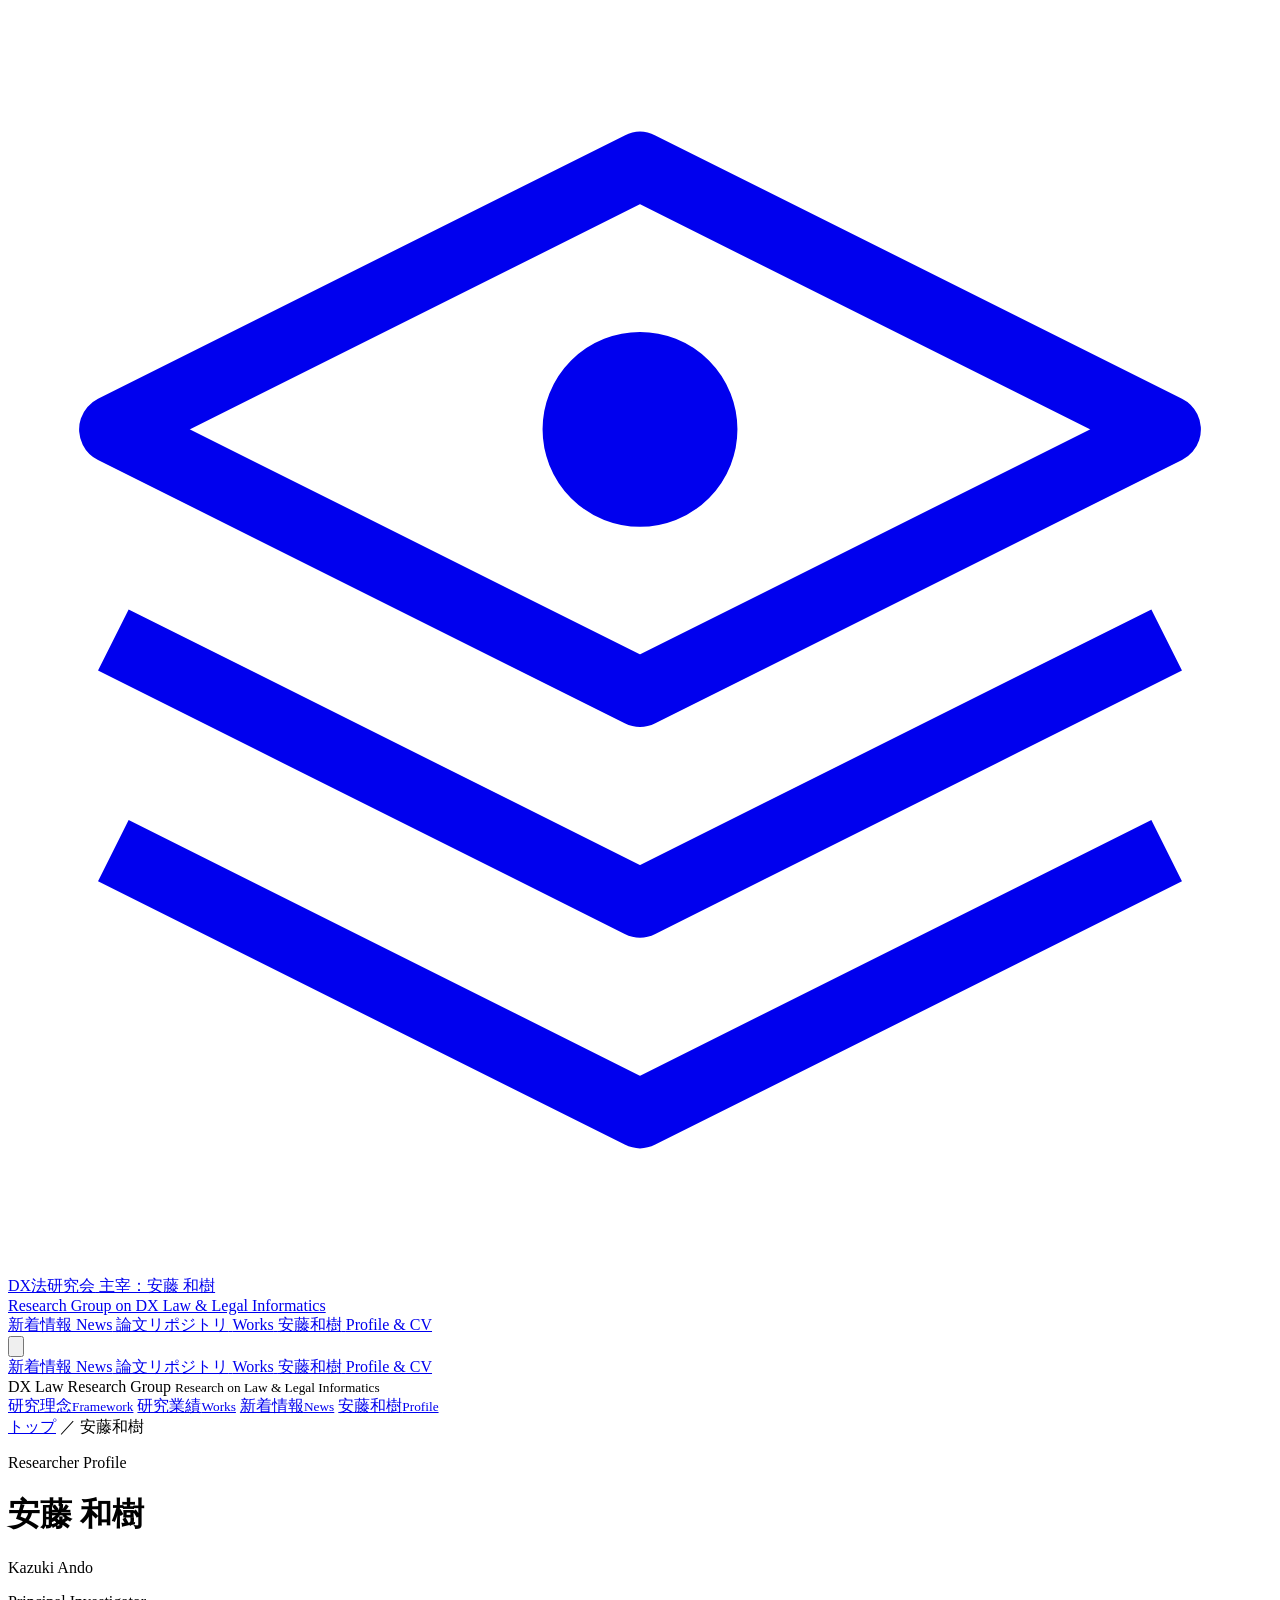
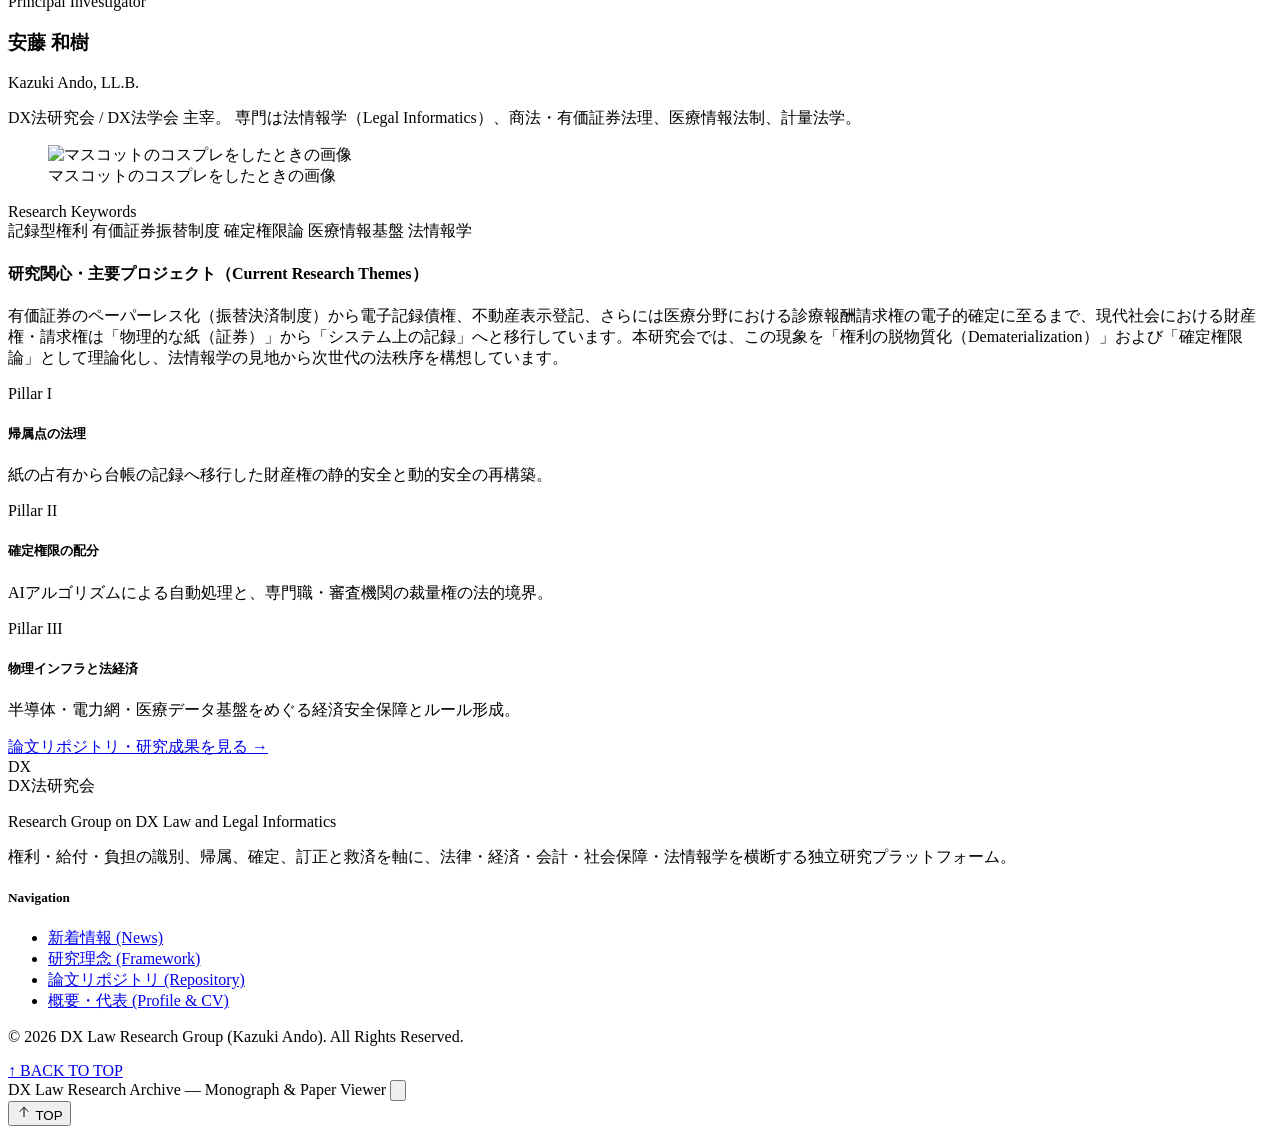
==== public/kazuki-ando/index.html @ a94bf855 "Add independent Kazuki Ando researcher profile page" ====
<!DOCTYPE html>
<html lang="ja" class="scroll-smooth">
<head>
  <meta charset="UTF-8">
  <meta name="viewport" content="width=device-width, initial-scale=1.0">
  <title>安藤和樹 | DX法研究会 研究者プロフィール</title>
  <meta name="description" content="安藤和樹（Kazuki Ando）の研究者プロフィール、法情報学・確定権限論の研究テーマ。">
  <script src="https://cdn.tailwindcss.com"></script>
  <link rel="preconnect" href="https://fonts.googleapis.com">
  <link rel="preconnect" href="https://fonts.gstatic.com" crossorigin>
  <link href="https://fonts.googleapis.com/css2?family=Cormorant+Garamond:ital,wght@0,400;0,500;0,600;0,700;1,400;1,600&family=Noto+Sans+JP:wght@300;400;500;700&family=Noto+Serif+JP:wght@300;400;500;600;700&family=JetBrains+Mono:wght@400;500&display=swap" rel="stylesheet">
  <script>
    tailwind.config = {
      theme: {
        extend: {
          fontFamily: {
            serif: ['"Noto Serif JP"', 'serif'],
            sans: ['"Noto Sans JP"', 'sans-serif'],
            en: ['"Cormorant Garamond"', 'serif'],
            mono: ['"JetBrains Mono"', 'monospace'],
          },
          colors: {
            academic: {
              navy: '#14213D',
              deep: '#0B1323',
              crimson: '#6B1D24',
              gold: '#9A7B3E',
              goldlight: '#C5A880',
              paper: '#FBF9F5',
              stone: '#F2EFE9',
              line: '#E2DDD5'
            }
          }
        }
      }
    }
  </script>
  <link rel="stylesheet" href="/assets/site.css">
</head>
<body id="top" class="font-sans antialiased selection:bg-academic-navy selection:text-white">
  <div class="bg-paper-overlay min-h-screen flex flex-col justify-between">

    <!-- Top CMS Status & Institutional Bar -->
    <div hidden class="bg-academic-deep text-stone-300 text-xs border-b border-stone-800/80 relative z-50">
      <div class="max-w-6xl mx-auto px-4 sm:px-8 h-9 flex items-center justify-between">
        <div class="flex items-center gap-3">
          <span class="relative flex h-2 w-2">
            <span id="cms-status-ping" class="animate-ping absolute inline-flex h-full w-full rounded-full bg-amber-400 opacity-75"></span>
            <span id="cms-status-dot" class="relative inline-flex rounded-full h-2 w-2 bg-amber-400"></span>
          </span>
          <span id="cms-status-text" class="font-mono text-[11px] tracking-tight text-stone-300">Syncing with Notion CMS...</span>
          <span id="cms-updated-at" class="hidden md:inline text-stone-500 font-mono text-[10px]"></span>
        </div>
        <div class="flex items-center gap-4">
          <button onclick="loadFromNotion()" class="hover:text-academic-goldlight transition flex items-center gap-1.5 text-[11px] font-mono tracking-tight group">
            <svg class="w-3.5 h-3.5 group-hover:rotate-180 transition-transform duration-500" fill="none" stroke="currentColor" viewBox="0 0 24 24"><path stroke-linecap="round" stroke-linejoin="round" stroke-width="1.8" d="M4 4v5h.582m15.356 2A8.001 8.001 0 004.582 9m0 0H9m11 11v-5h-.581m0 0a8.003 8.003 0 01-15.357-2m15.357 2H15"/></svg>
            <span>SYNC CMS</span>
          </button>
          <span class="text-stone-700 hidden sm:inline">|</span>
          <span class="hidden sm:inline font-en italic text-xs tracking-wider text-stone-400">Tokyo, Japan — Est. 2026</span>
        </div>
      </div>
    </div>

    <!-- Header -->
    <header class="sticky top-0 z-40 bg-[#FBF9F5]/90 backdrop-blur-md border-b border-academic-line transition-all">
      <div class="max-w-6xl mx-auto px-4 sm:px-8 h-24 flex items-center justify-between">
        <!-- Brand Identity -->
        <a href="/" class="group flex items-center gap-4">
          <!-- Academic Emblem SVG -->
          <div class="w-11 h-11 rounded-xs bg-academic-navy flex items-center justify-center text-academic-goldlight shadow-sm border border-academic-gold/40 group-hover:bg-academic-deep transition">
            <svg class="w-6 h-6" viewBox="0 0 24 24" fill="none" stroke="currentColor" stroke-width="1.3">
              <path d="M12 3L2 8l10 5 10-5-10-5z" stroke-linejoin="round"/>
              <path d="M2 16l10 5 10-5" stroke-linejoin="round"/>
              <path d="M2 12l10 5 10-5" stroke-linejoin="round"/>
              <circle cx="12" cy="8" r="1.2" fill="currentColor"/>
            </svg>
          </div>
          <div class="flex flex-col">
            <div class="flex items-baseline gap-3">
              <span class="font-serif text-xl sm:text-2xl font-bold tracking-widest text-academic-navy">DX法研究会</span>
              <span class="hidden sm:inline-block text-[11px] text-stone-500 font-serif border-l border-stone-300 pl-3">主宰：安藤 和樹</span>
            </div>
            <span class="font-en text-xs sm:text-sm tracking-[0.14em] text-stone-500 italic mt-0.5">
              Research Group on DX Law &amp; Legal Informatics
            </span>
          </div>
        </a>

        <!-- Desktop Navigation -->
        <nav class="hidden lg:flex items-center space-x-8 text-sm">
          <a href="/#news" class="nav-link py-2 flex flex-col items-center group">
            <span class="font-serif font-medium text-stone-800 group-hover:text-academic-navy transition">新着情報</span>
            <span class="font-en text-[11px] tracking-[0.18em] uppercase text-academic-gold">News</span>
          </a>
          <a href="/repository/#works" class="nav-link py-2 flex flex-col items-center group">
            <span class="font-serif font-medium text-stone-800 group-hover:text-academic-navy transition">論文リポジトリ</span>
            <span class="font-en text-[11px] tracking-[0.18em] uppercase text-academic-gold">Works</span>
          </a>
          <a href="/#study-groups" hidden class="nav-link py-2 flex flex-col items-center group">
            <span class="font-serif font-medium text-stone-800 group-hover:text-academic-navy transition">研究分科会</span>
            <span class="font-en text-[11px] tracking-[0.18em] uppercase text-academic-gold">Divisions</span>
          </a>
          <a href="/kazuki-ando/#profile" class="nav-link py-2 flex flex-col items-center group">
            <span class="font-serif font-medium text-stone-800 group-hover:text-academic-navy transition">安藤和樹</span>
            <span class="font-en text-[11px] tracking-[0.18em] uppercase text-academic-gold">Profile &amp; CV</span>
          </a>
        </nav>

        <!-- Mobile Menu Button -->
        <button onclick="toggleMobileMenu()" class="lg:hidden p-2.5 text-stone-700 hover:text-academic-navy border border-stone-300 bg-white/80">
          <svg class="w-5 h-5" fill="none" stroke="currentColor" viewBox="0 0 24 24"><path stroke-linecap="round" stroke-linejoin="round" stroke-width="1.8" d="M4 6h16M4 12h16M4 18h16"/></svg>
        </button>
      </div>

      <!-- Mobile Navigation Drawer -->
      <div id="mobile-menu" class="hidden lg:hidden bg-[#FBF9F5] border-b border-academic-line px-6 py-5 space-y-3">
        <a href="/#news" onclick="toggleMobileMenu()" class="block py-2 border-b border-stone-200/70 flex justify-between items-center">
          <span class="font-serif font-medium text-stone-800">新着情報</span>
          <span class="font-en text-xs uppercase tracking-widest text-academic-gold">News</span>
        </a>
        <a href="/repository/#works" onclick="toggleMobileMenu()" class="block py-2 border-b border-stone-200/70 flex justify-between items-center">
          <span class="font-serif font-medium text-stone-800">論文リポジトリ</span>
          <span class="font-en text-xs uppercase tracking-widest text-academic-gold">Works</span>
        </a>
        <a href="/#study-groups" hidden onclick="toggleMobileMenu()" class="block py-2 border-b border-stone-200/70 flex justify-between items-center">
          <span class="font-serif font-medium text-stone-800">研究分科会</span>
          <span class="font-en text-xs uppercase tracking-widest text-academic-gold">Study Groups</span>
        </a>
        <a href="/kazuki-ando/#profile" onclick="toggleMobileMenu()" class="block py-2 flex justify-between items-center">
          <span class="font-serif font-medium text-stone-800">安藤和樹</span>
          <span class="font-en text-xs uppercase tracking-widest text-academic-gold">Profile &amp; CV</span>
        </a>
      </div>
    </header>


    <div class="side-brand" aria-hidden="true">
      <span>DX Law Research Group</span>
      <small>Research on Law &amp; Legal Informatics</small>
    </div>
    <nav id="side-destinations" class="side-destinations" aria-label="関連サイト" hidden>
      <span class="destinations-label">寄り道</span>
      <a id="destination-creative" hidden target="_blank" rel="noopener noreferrer">
        <span class="destination-icon" aria-hidden="true">✎</span><span>創作室</span><small>Creative</small>
      </a>
      <a id="destination-jazz" hidden target="_blank" rel="noopener noreferrer">
        <span class="destination-icon" aria-hidden="true">♪</span><span>Jazz Bar</span><small>音楽</small>
      </a>
      <a id="destination-cafe" hidden target="_blank" rel="noopener noreferrer">
        <span class="destination-icon" aria-hidden="true">☕</span><span>喫茶室</span><small>Café</small>
      </a>
    </nav>
    <nav class="side-navigation" aria-label="サイトナビゲーション">
      <a href="/#framework"><span>研究理念</span><small>Framework</small></a>
      <a href="/repository/#works"><span>研究業績</span><small>Works</small></a>
      <a href="/#study-groups" hidden><span>研究分科会</span><small>Study Groups</small></a>
      <a href="/#news"><span>新着情報</span><small>News</small></a>
      <a href="/kazuki-ando/#profile"><span>安藤和樹</span><small>Profile</small></a>
      <a id="contact-link" hidden href="#" aria-label="メールでお問い合わせ">
        <svg class="contact-post" viewBox="0 0 100 126" aria-hidden="true" xmlns="http://www.w3.org/2000/svg">
          <ellipse cx="49" cy="121" rx="24" ry="3" fill="#789082" opacity=".22"/>
          <path d="M45 71h10v49H45z" fill="#7d6047" stroke="#514339" stroke-width="1.4"/>
          <path d="M46 73h2v44h-2" fill="#b19570" opacity=".6"/>
          <path d="M17 68V34C17 19 27 9 41 9h16c14 0 24 10 24 25v34z" fill="#b93232" stroke="#762b2c" stroke-width="1.7"/>
          <path d="M17 34C17 19 27 9 41 9h16c14 0 24 10 24 25H17z" fill="#d54b43"/>
          <path d="M18 35h62v32H18z" fill="#c43837"/>
          <rect x="29" y="38" width="40" height="8" rx="1" fill="#532b2b"/>
          <g class="post-flap"><rect x="28" y="36" width="42" height="9" rx="1.5" fill="#d95b4f" stroke="#7b302f" stroke-width="1"/><path d="M32 39h34" stroke="#f5a199" stroke-width=".8" opacity=".8"/></g>
          <rect x="38" y="53" width="22" height="7" rx="1" fill="#fff5df"/>
          <text x="49" y="58.1" text-anchor="middle" fill="#a53a36" font-family="Georgia,serif" font-size="5.2" letter-spacing=".7">POST</text>
          <path d="M80 30h8v-9" fill="none" stroke="#a88141" stroke-width="2" stroke-linecap="round"/>
          <path d="M86 21h6v7h-6z" fill="#dfb553" stroke="#a88141" stroke-width=".8"/>
          <path d="M20 27c3-7 9-12 16-14" fill="none" stroke="#f4a29a" stroke-width="2" stroke-linecap="round" opacity=".65"/>
          <path d="M35 71h28" stroke="#514339" stroke-width="2" stroke-linecap="round"/>
        </svg>
        <span>お問い合わせ</span><small>Contact</small>
      </a>
    </nav>

    <main class="max-w-6xl mx-auto px-4 sm:px-8 pt-10 pb-24 flex-1 w-full">
      <nav class="mb-10 text-xs font-serif text-stone-500" aria-label="パンくずリスト"><a href="/" class="hover:underline">トップ</a> <span aria-hidden="true">／</span> 安藤和樹</nav>
      <div class="mb-12 border-b border-academic-line pb-8">
        <p class="font-en italic text-academic-gold text-xl">Researcher Profile</p>
        <h1 class="font-serif text-3xl sm:text-4xl text-academic-navy font-bold mt-2">安藤 和樹</h1>
        <p class="font-en text-lg text-stone-500 italic mt-2">Kazuki Ando</p>
      </div>
      <section id="profile" class="bg-white border border-academic-line shadow-sm relative overflow-hidden">
        <!-- Top Gold Accent Bar -->
        <div class="h-1 w-full bg-gradient-to-r from-academic-navy via-academic-gold to-academic-navy"></div>

        <div class="p-7 sm:p-12">
          <div class="grid grid-cols-1 lg:grid-cols-12 gap-10 items-start">
            <!-- Left Column: Principal Investigator -->
            <div class="lg:col-span-4 border-b lg:border-b-0 lg:border-r border-academic-line pb-8 lg:pb-0 lg:pr-10">
              <span class="font-en text-xs uppercase tracking-[0.2em] text-academic-gold font-semibold">Principal Investigator</span>
              <h3 id="profile-name" class="font-serif text-2xl sm:text-3xl font-bold text-academic-navy mt-1.5">安藤 和樹</h3>
              <p id="profile-name-en" class="font-en text-base text-stone-500 italic mb-5">Kazuki Ando, LL.B.</p>
              
              <p id="profile-description" class="text-xs sm:text-sm text-stone-600 leading-relaxed mb-6 whitespace-pre-line font-normal">DX法研究会 / DX法学会 主宰。
専門は法情報学（Legal Informatics）、商法・有価証券法理、医療情報法制、計量法学。</p>

              <figure id="mascot-artwork" class="max-w-[240px] mx-auto mb-6 text-center">
                <img src="assets/dxlaw-mascot-original.jpeg"
                     alt="マスコットのコスプレをしたときの画像"
                     width="1087" height="1446" loading="lazy" decoding="async"
                     class="block w-full h-auto" />
                <figcaption class="mt-2 text-[10px] leading-relaxed text-stone-500">マスコットのコスプレをしたときの画像</figcaption>
              </figure>

              <div class="pt-4 border-t border-stone-100">
                <span class="font-en text-[11px] uppercase tracking-widest text-stone-400 block mb-2.5">Research Keywords</span>
                <div id="profile-keywords" class="flex flex-wrap gap-1.5">
                  <span class="text-[11px] font-serif px-2.5 py-1 bg-academic-stone text-academic-navy border border-academic-line">記録型権利</span>
                  <span class="text-[11px] font-serif px-2.5 py-1 bg-academic-stone text-academic-navy border border-academic-line">有価証券振替制度</span>
                  <span class="text-[11px] font-serif px-2.5 py-1 bg-academic-stone text-academic-navy border border-academic-line">確定権限論</span>
                  <span class="text-[11px] font-serif px-2.5 py-1 bg-academic-stone text-academic-navy border border-academic-line">医療情報基盤</span>
                  <span class="text-[11px] font-serif px-2.5 py-1 bg-academic-stone text-academic-navy border border-academic-line">法情報学</span>
                </div>
              </div>
            </div>

            <!-- Right Column: Research Themes & Framework -->
            <div class="lg:col-span-8">
              <div class="flex items-center gap-2 mb-3">
                <span class="w-2 h-2 bg-academic-navy"></span>
                <h4 id="profile-heading" class="font-serif text-base sm:text-lg font-bold text-academic-navy">研究関心・主要プロジェクト（Current Research Themes）</h4>
              </div>
              
              <p id="profile-themes" class="text-xs sm:text-sm text-stone-700 leading-loose mb-8 whitespace-pre-line bg-[#FBF9F5] p-5 border border-academic-line">有価証券のペーパーレス化（振替決済制度）から電子記録債権、不動産表示登記、さらには医療分野における診療報酬請求権の電子的確定に至るまで、現代社会における財産権・請求権は「物理的な紙（証券）」から「システム上の記録」へと移行しています。本研究会では、この現象を「権利の脱物質化（Dematerialization）」および「確定権限論」として理論化し、法情報学の見地から次世代の法秩序を構想しています。</p>

              <!-- 3 Theoretical Pillars -->
              <div class="grid grid-cols-1 sm:grid-cols-3 gap-4">
                <div class="p-4 border border-academic-line bg-white">
                  <span class="font-en text-xs italic text-academic-gold">Pillar I</span>
                  <h5 id="pillar-1-title" class="font-serif font-bold text-xs sm:text-sm text-academic-navy mt-0.5 mb-1.5">帰属点の法理</h5>
                  <p id="pillar-1-description" class="text-[11px] text-stone-500 leading-relaxed">紙の占有から台帳の記録へ移行した財産権の静的安全と動的安全の再構築。</p>
                </div>
                <div class="p-4 border border-academic-line bg-white">
                  <span class="font-en text-xs italic text-academic-gold">Pillar II</span>
                  <h5 id="pillar-2-title" class="font-serif font-bold text-xs sm:text-sm text-academic-navy mt-0.5 mb-1.5">確定権限の配分</h5>
                  <p id="pillar-2-description" class="text-[11px] text-stone-500 leading-relaxed">AIアルゴリズムによる自動処理と、専門職・審査機関の裁量権の法的境界。</p>
                </div>
                <div class="p-4 border border-academic-line bg-white">
                  <span class="font-en text-xs italic text-academic-gold">Pillar III</span>
                  <h5 id="pillar-3-title" class="font-serif font-bold text-xs sm:text-sm text-academic-navy mt-0.5 mb-1.5">物理インフラと法経済</h5>
                  <p id="pillar-3-description" class="text-[11px] text-stone-500 leading-relaxed">半導体・電力網・医療データ基盤をめぐる経済安全保障とルール形成。</p>
                </div>
              </div>
            </div>
          </div>
        </div>
      </section>
      <div class="mt-10 font-serif text-sm"><a class="text-academic-gold hover:underline" href="/repository/">論文リポジトリ・研究成果を見る →</a></div>
    </main>

    <!-- Academic Footer -->
    <footer class="bg-academic-deep text-stone-400 border-t-2 border-academic-gold/50">
      <div class="max-w-6xl mx-auto px-4 sm:px-8 py-12">
        <div class="grid grid-cols-1 md:grid-cols-12 gap-8 pb-10 border-b border-stone-800">
          <div class="md:col-span-6">
            <div class="flex items-center gap-3 mb-3">
              <div class="w-7 h-7 bg-academic-navy border border-academic-gold/50 flex items-center justify-center text-academic-goldlight font-en font-bold text-sm">
                DX
              </div>
              <span class="font-serif text-lg font-bold text-white tracking-wider">DX法研究会</span>
            </div>
            <p class="font-en text-xs italic text-stone-400 tracking-wider mb-3">
              Research Group on DX Law and Legal Informatics
            </p>
            <p class="text-xs text-stone-500 leading-relaxed max-w-md">
              権利・給付・負担の識別、帰属、確定、訂正と救済を軸に、法律・経済・会計・社会保障・法情報学を横断する独立研究プラットフォーム。
            </p>
          </div>
          <div class="md:col-span-3">
            <h5 class="font-en text-xs uppercase tracking-[0.2em] text-academic-goldlight mb-3">Navigation</h5>
            <ul class="space-y-2 text-xs font-serif">
              <li><a href="/#news" class="hover:text-white transition">新着情報 (News)</a></li>
              <li><a href="/#framework" class="hover:text-white transition">研究理念 (Framework)</a></li>
              <li><a href="/repository/#works" class="hover:text-white transition">論文リポジトリ (Repository)</a></li>
              <li hidden><a href="/#study-groups" class="hover:text-white transition">研究分科会 (Study Groups)</a></li>
              <li><a href="/kazuki-ando/#profile" class="hover:text-white transition">概要・代表 (Profile &amp; CV)</a></li>
            </ul>
          </div>

        </div>
        <div class="pt-6 flex flex-col sm:flex-row items-center justify-between text-xs text-stone-500 gap-4">
          <p class="font-en tracking-wider">&copy; 2026 DX Law Research Group (Kazuki Ando). All Rights Reserved.</p>
          <a href="#top" class="hover:text-academic-goldlight transition font-mono text-[11px]">↑ BACK TO TOP</a>
        </div>
      </div>
    </footer>

  </div>

  <!-- Modal for Work Details -->
  <div id="work-modal" onclick="handleModalBackdropClick(event)" class="fixed inset-0 z-50 hidden bg-academic-deep/75 backdrop-blur-xs flex items-center justify-center p-4 transition-opacity">
    <div class="bg-[#FBF9F5] border border-academic-gold/50 max-w-3xl w-full max-h-[88vh] overflow-y-auto shadow-2xl relative">
      <!-- Top Bar in Modal -->
      <div class="sticky top-0 z-20 bg-academic-navy text-white px-6 py-3.5 flex items-center justify-between border-b border-academic-gold/40">
        <span class="font-en text-xs tracking-[0.2em] uppercase text-academic-goldlight">DX Law Research Archive — Monograph &amp; Paper Viewer</span>
        <button onclick="closeModal()" class="text-stone-300 hover:text-white p-1 transition" aria-label="閉じる">
          <svg class="w-5 h-5" fill="none" stroke="currentColor" viewBox="0 0 24 24"><path stroke-linecap="round" stroke-linejoin="round" stroke-width="2" d="M6 18L18 6M6 6l12 12"/></svg>
        </button>
      </div>
      <div id="modal-content" class="p-6 sm:p-10"></div>
    </div>
  </div>

  <script src="/assets/site.js" defer></script>

  <button id="back-to-top" class="back-to-top" type="button" aria-label="ページの先頭に戻る">
    <svg width="16" height="16" viewBox="0 0 24 24" fill="none" stroke="currentColor" stroke-width="1.5" aria-hidden="true"><path d="M12 19V5M6 11l6-6 6 6" stroke-linecap="round" stroke-linejoin="round"/></svg>
    <span>TOP</span>
  </button>
  <script>
    (() => {
      const button = document.getElementById('back-to-top');
      const update = () => button.classList.toggle('is-visible', window.scrollY > 300);
      window.addEventListener('scroll', update, { passive: true });
      button.addEventListener('click', () => window.scrollTo({ top: 0, behavior: window.matchMedia('(prefers-reduced-motion: reduce)').matches ? 'instant' : 'smooth' }));
      update();
    })();
  </script>
</body>
</html>
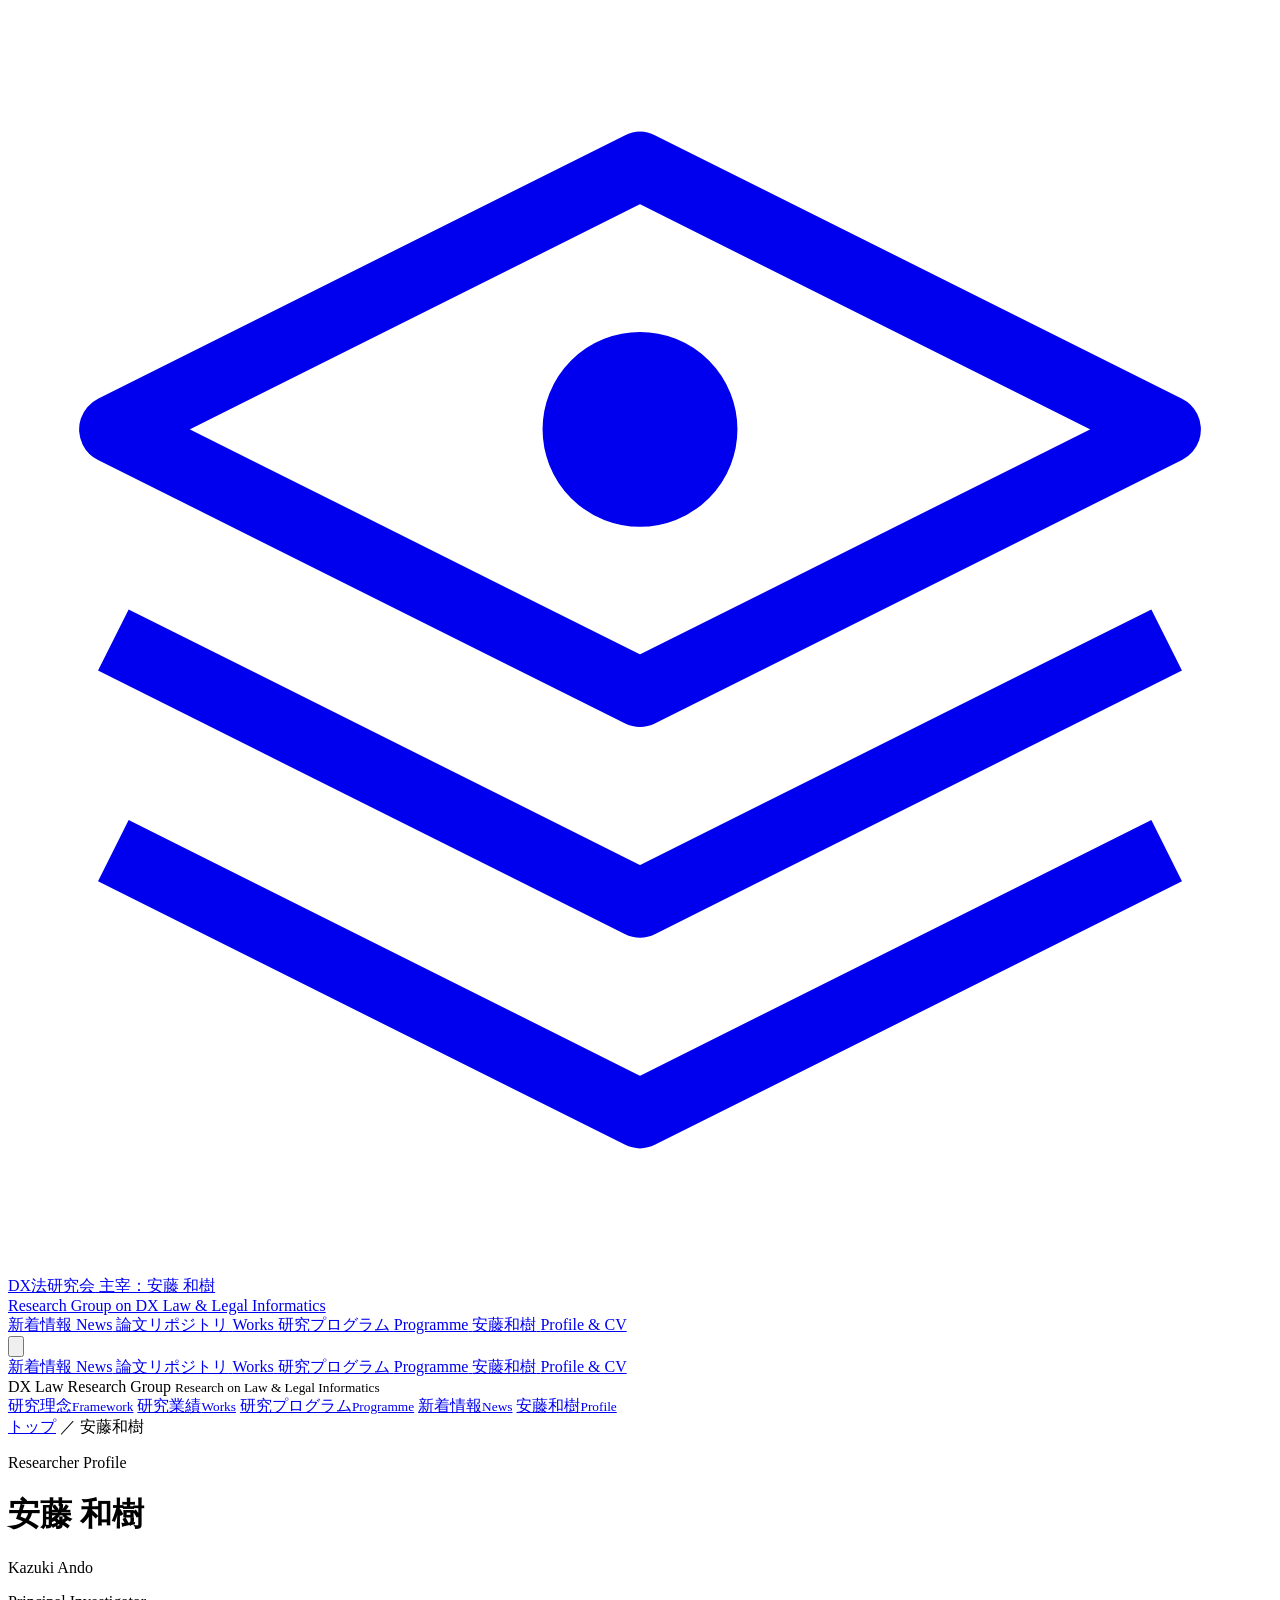
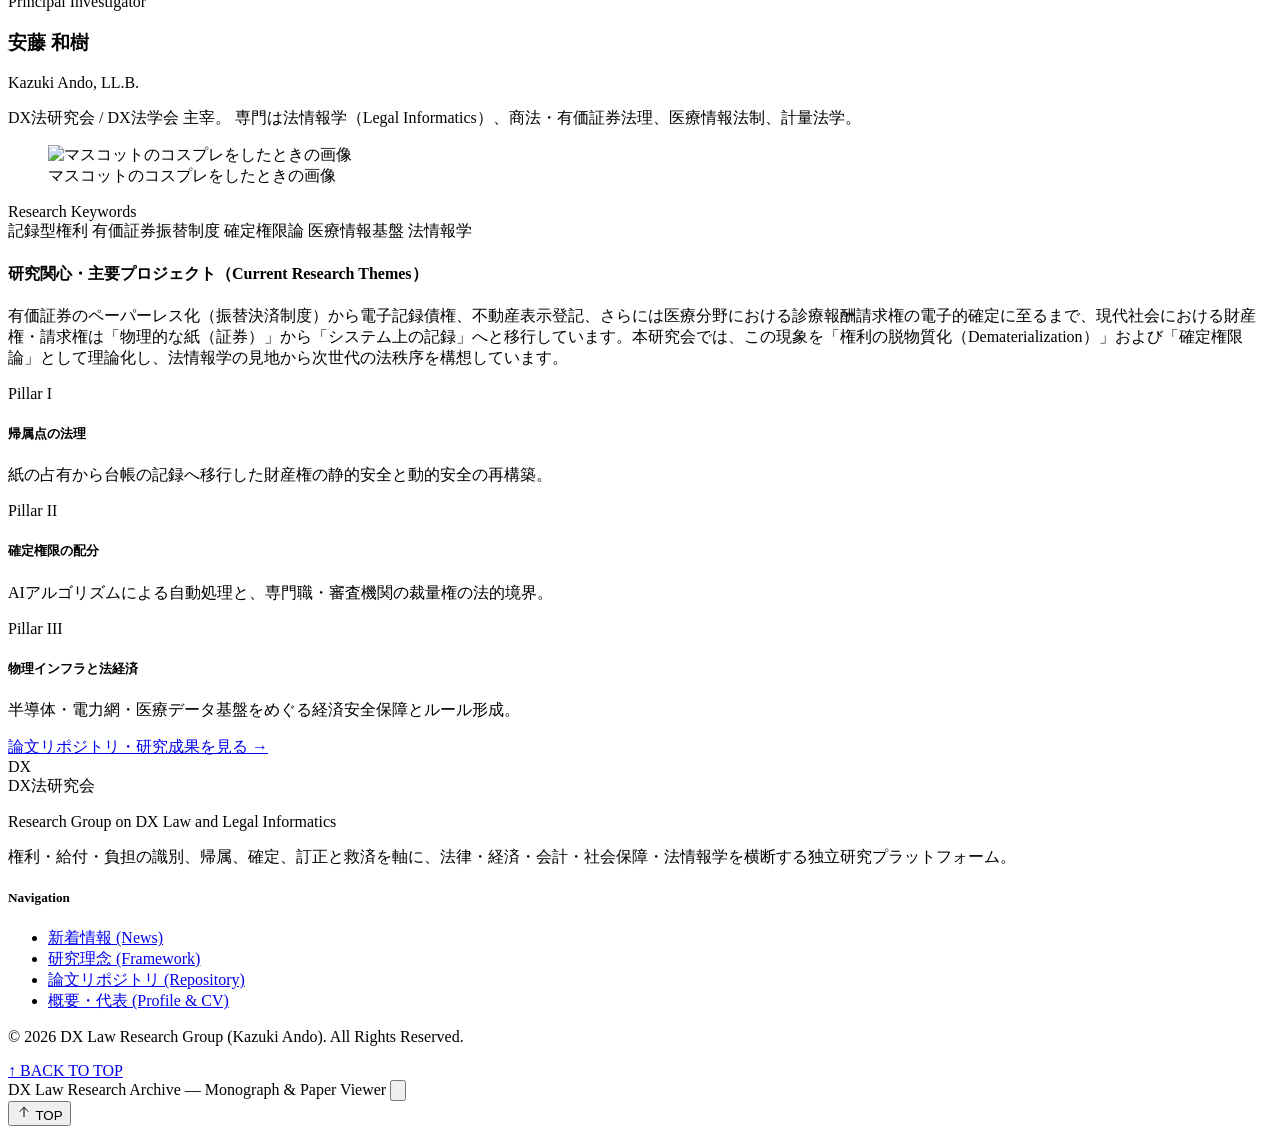
==== commit 56ef3de3: "Add computational legal institutions programme to site navigation" ====
--- a/public/kazuki-ando/index.html
+++ b/public/kazuki-ando/index.html
@@ -101,6 +101,10 @@
             <span class="font-serif font-medium text-stone-800 group-hover:text-academic-navy transition">研究分科会</span>
             <span class="font-en text-[11px] tracking-[0.18em] uppercase text-academic-gold">Divisions</span>
           </a>
+          <a href="/research-program/" class="nav-link py-2 flex flex-col items-center group">
+            <span class="font-serif font-medium text-stone-800 group-hover:text-academic-navy transition">研究プログラム</span>
+            <span class="font-en text-[11px] tracking-[0.18em] uppercase text-academic-gold">Programme</span>
+          </a>
           <a href="/kazuki-ando/#profile" class="nav-link py-2 flex flex-col items-center group">
             <span class="font-serif font-medium text-stone-800 group-hover:text-academic-navy transition">安藤和樹</span>
             <span class="font-en text-[11px] tracking-[0.18em] uppercase text-academic-gold">Profile &amp; CV</span>
@@ -126,6 +130,10 @@
         <a href="/#study-groups" hidden onclick="toggleMobileMenu()" class="block py-2 border-b border-stone-200/70 flex justify-between items-center">
           <span class="font-serif font-medium text-stone-800">研究分科会</span>
           <span class="font-en text-xs uppercase tracking-widest text-academic-gold">Study Groups</span>
+        </a>
+        <a href="/research-program/" onclick="toggleMobileMenu()" class="block py-2 border-b border-stone-200/70 flex justify-between items-center">
+          <span class="font-serif font-medium text-stone-800">研究プログラム</span>
+          <span class="font-en text-xs uppercase tracking-widest text-academic-gold">Programme</span>
         </a>
         <a href="/kazuki-ando/#profile" onclick="toggleMobileMenu()" class="block py-2 flex justify-between items-center">
           <span class="font-serif font-medium text-stone-800">安藤和樹</span>
@@ -155,6 +163,7 @@
       <a href="/#framework"><span>研究理念</span><small>Framework</small></a>
       <a href="/repository/#works"><span>研究業績</span><small>Works</small></a>
       <a href="/#study-groups" hidden><span>研究分科会</span><small>Study Groups</small></a>
+      <a href="/research-program/"><span>研究プログラム</span><small>Programme</small></a>
       <a href="/#news"><span>新着情報</span><small>News</small></a>
       <a href="/kazuki-ando/#profile"><span>安藤和樹</span><small>Profile</small></a>
       <a id="contact-link" hidden href="#" aria-label="メールでお問い合わせ">
@@ -201,7 +210,7 @@
 専門は法情報学（Legal Informatics）、商法・有価証券法理、医療情報法制、計量法学。</p>
 
               <figure id="mascot-artwork" class="max-w-[240px] mx-auto mb-6 text-center">
-                <img src="assets/dxlaw-mascot-original.jpeg"
+                <img src="/assets/dxlaw-mascot-original.jpeg"
                      alt="マスコットのコスプレをしたときの画像"
                      width="1087" height="1446" loading="lazy" decoding="async"
                      class="block w-full h-auto" />
